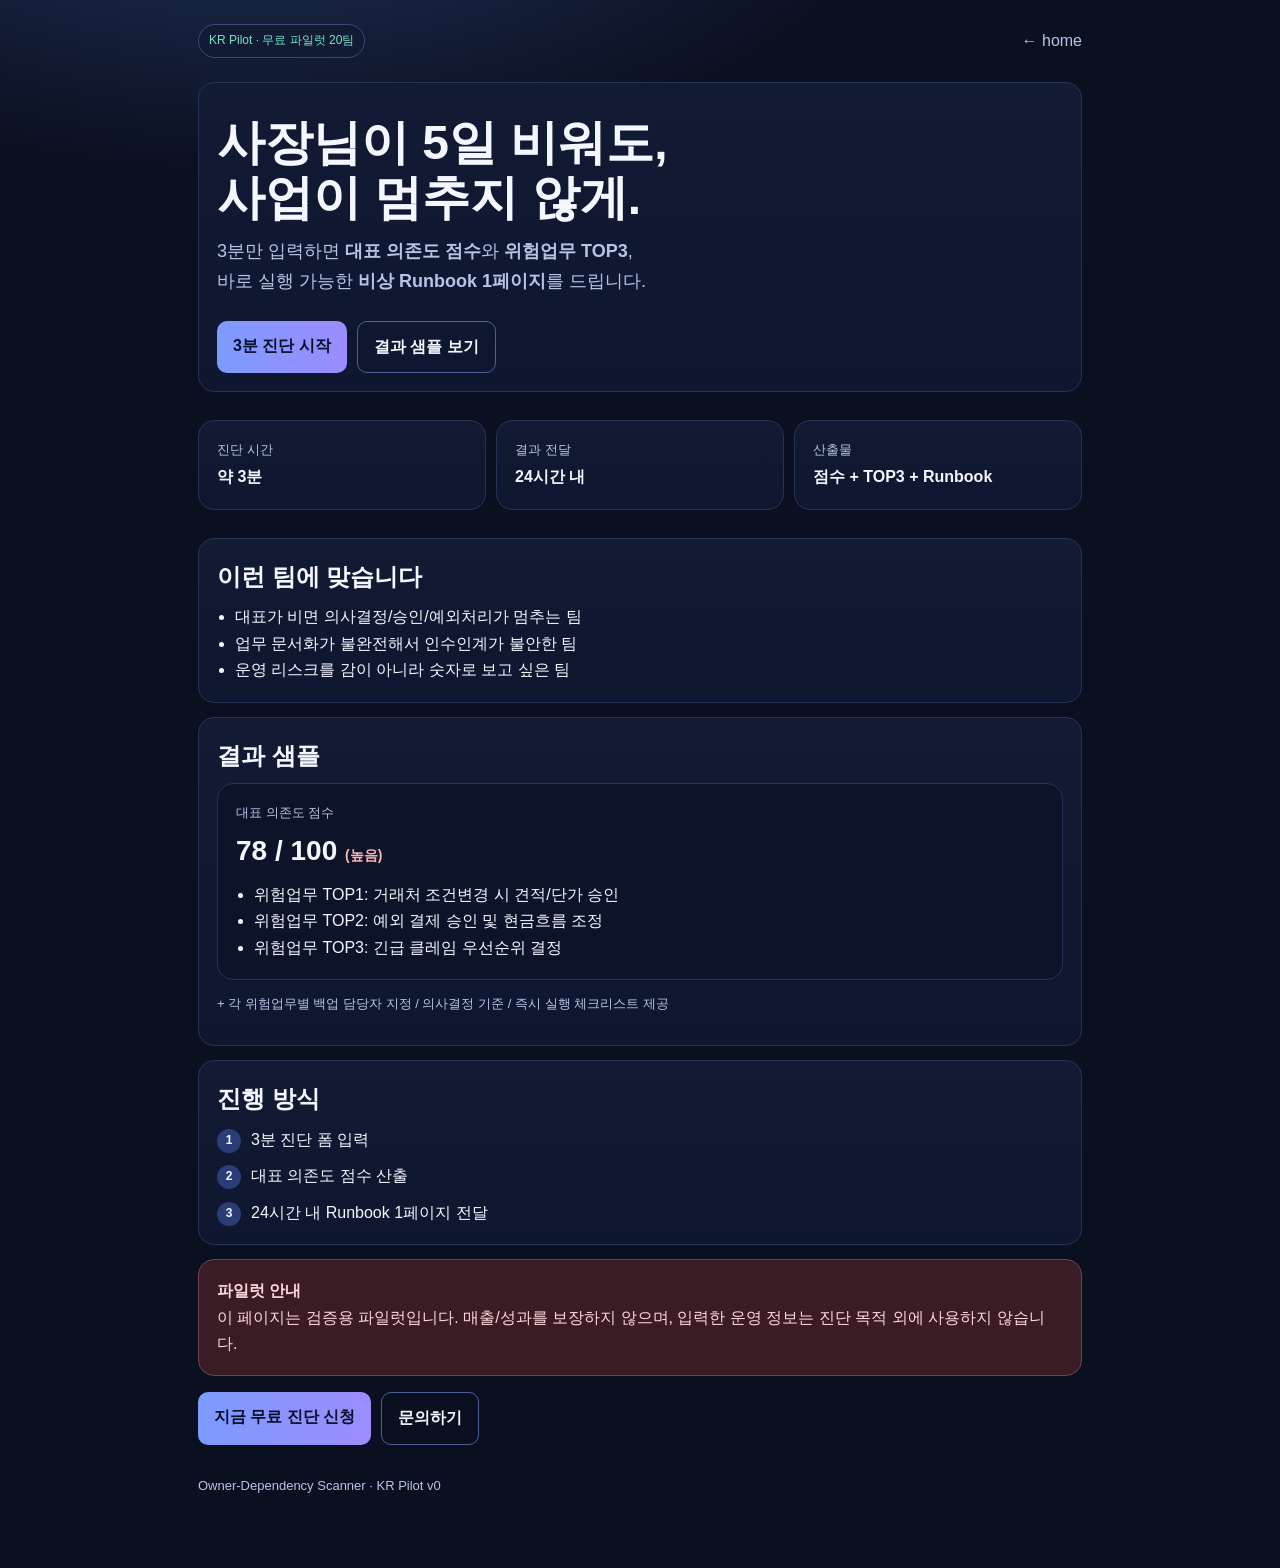
==== owner-risk/index.html @ 02f1aba6 "feat: add owner-risk conversion landing and apply flow" ====
<!doctype html>
<html lang="ko">
<head>
  <meta charset="UTF-8" />
  <meta name="viewport" content="width=device-width, initial-scale=1.0" />
  <title>Owner-Dependency Scanner | 대표 부재 리스크 3분 진단</title>
  <meta name="description" content="대표가 3~5일 비워도 운영이 멈추지 않는지 3분 진단. 대표 의존도 점수, 위험업무 TOP3, 비상 Runbook 1페이지 제공." />
  <meta property="og:title" content="대표 부재 리스크 3분 진단" />
  <meta property="og:description" content="대표 의존도 점수 + 위험업무 TOP3 + 비상 Runbook 1페이지" />
  <meta property="og:type" content="website" />
  <meta property="og:url" content="https://mangoo-wq.github.io/mangoo-wq/owner-risk/" />
  <style>
    :root {
      --bg:#0b1020; --card:#111831; --text:#f4f7ff; --muted:#b9c3e6; --line:#273357;
      --accent:#7c9bff; --accent2:#72e6c8; --danger:#ff8a8a;
    }
    *{box-sizing:border-box}
    body{
      margin:0; font:16px/1.65 -apple-system,BlinkMacSystemFont,"Segoe UI",Roboto,sans-serif;
      color:var(--text); background:radial-gradient(1200px 600px at 20% -10%, #23345e 0%, transparent 55%), var(--bg);
    }
    .wrap{max-width:920px;margin:0 auto;padding:24px 18px 72px}
    .top{display:flex;justify-content:space-between;align-items:center;margin-bottom:24px}
    .tag{font-size:12px;color:var(--accent2);border:1px solid #3a4b7a;padding:6px 10px;border-radius:999px;background:#121a34}
    h1{font-size:clamp(28px,6vw,48px);line-height:1.15;margin:14px 0 12px}
    .sub{color:var(--muted);font-size:18px;margin:0 0 24px}
    .card{background:linear-gradient(180deg,#121a34,#0f162f);border:1px solid var(--line);border-radius:16px;padding:18px;margin:14px 0}
    .hero-cta{display:flex;gap:10px;flex-wrap:wrap;margin-top:10px}
    .btn{display:inline-block;padding:12px 16px;border-radius:10px;font-weight:700;text-decoration:none}
    .btn.primary{background:linear-gradient(90deg,var(--accent),#9d8cff);color:#09102a}
    .btn.ghost{border:1px solid #4f6198;color:var(--text)}
    .grid{display:grid;grid-template-columns:repeat(auto-fit,minmax(220px,1fr));gap:10px}
    .k{font-size:13px;color:var(--muted)}
    .v{font-weight:700;margin-top:4px}
    ul{margin:8px 0 0 0;padding:0 0 0 18px}
    .warn{color:#ffd9d9;background:#3a1c25;border:1px solid #734253}
    .flow{display:grid;gap:10px}
    .step{display:flex;gap:10px;align-items:flex-start}
    .num{width:24px;height:24px;border-radius:50%;background:#2a3d76;display:grid;place-items:center;font-size:12px;font-weight:700;flex:none;margin-top:2px}
    footer{margin-top:30px;color:var(--muted);font-size:13px}
  </style>
</head>
<body>
  <main class="wrap">
    <div class="top">
      <span class="tag">KR Pilot · 무료 파일럿 20팀</span>
      <a href="../index.html" style="color:var(--muted);text-decoration:none">← home</a>
    </div>

    <section class="card">
      <h1>사장님이 5일 비워도,<br/>사업이 멈추지 않게.</h1>
      <p class="sub">3분만 입력하면 <b>대표 의존도 점수</b>와 <b>위험업무 TOP3</b>,<br/>바로 실행 가능한 <b>비상 Runbook 1페이지</b>를 드립니다.</p>
      <div class="hero-cta">
        <a class="btn primary" href="./apply.html">3분 진단 시작</a>
        <a class="btn ghost" href="#sample">결과 샘플 보기</a>
      </div>
    </section>

    <section class="grid">
      <article class="card">
        <div class="k">진단 시간</div><div class="v">약 3분</div>
      </article>
      <article class="card">
        <div class="k">결과 전달</div><div class="v">24시간 내</div>
      </article>
      <article class="card">
        <div class="k">산출물</div><div class="v">점수 + TOP3 + Runbook</div>
      </article>
    </section>

    <section class="card">
      <h2 style="margin:0 0 8px">이런 팀에 맞습니다</h2>
      <ul>
        <li>대표가 비면 의사결정/승인/예외처리가 멈추는 팀</li>
        <li>업무 문서화가 불완전해서 인수인계가 불안한 팀</li>
        <li>운영 리스크를 감이 아니라 숫자로 보고 싶은 팀</li>
      </ul>
    </section>

    <section id="sample" class="card">
      <h2 style="margin:0 0 8px">결과 샘플</h2>
      <div class="card" style="margin:8px 0;background:#0d142a">
        <div class="k">대표 의존도 점수</div>
        <div class="v" style="font-size:28px">78 / 100 <span style="font-size:14px;color:#ffb5b5">(높음)</span></div>
        <ul>
          <li>위험업무 TOP1: 거래처 조건변경 시 견적/단가 승인</li>
          <li>위험업무 TOP2: 예외 결제 승인 및 현금흐름 조정</li>
          <li>위험업무 TOP3: 긴급 클레임 우선순위 결정</li>
        </ul>
      </div>
      <p class="k">+ 각 위험업무별 백업 담당자 지정 / 의사결정 기준 / 즉시 실행 체크리스트 제공</p>
    </section>

    <section class="card">
      <h2 style="margin:0 0 8px">진행 방식</h2>
      <div class="flow">
        <div class="step"><span class="num">1</span><div>3분 진단 폼 입력</div></div>
        <div class="step"><span class="num">2</span><div>대표 의존도 점수 산출</div></div>
        <div class="step"><span class="num">3</span><div>24시간 내 Runbook 1페이지 전달</div></div>
      </div>
    </section>

    <section class="card warn">
      <b>파일럿 안내</b><br/>
      이 페이지는 검증용 파일럿입니다. 매출/성과를 보장하지 않으며,
      입력한 운영 정보는 진단 목적 외에 사용하지 않습니다.
    </section>

    <section class="hero-cta" style="margin-top:16px">
      <a class="btn primary" href="./apply.html">지금 무료 진단 신청</a>
      <a class="btn ghost" href="https://t.me/mangooes_bot" target="_blank" rel="noreferrer">문의하기</a>
    </section>

    <footer>
      Owner-Dependency Scanner · KR Pilot v0
    </footer>
  </main>
</body>
</html>
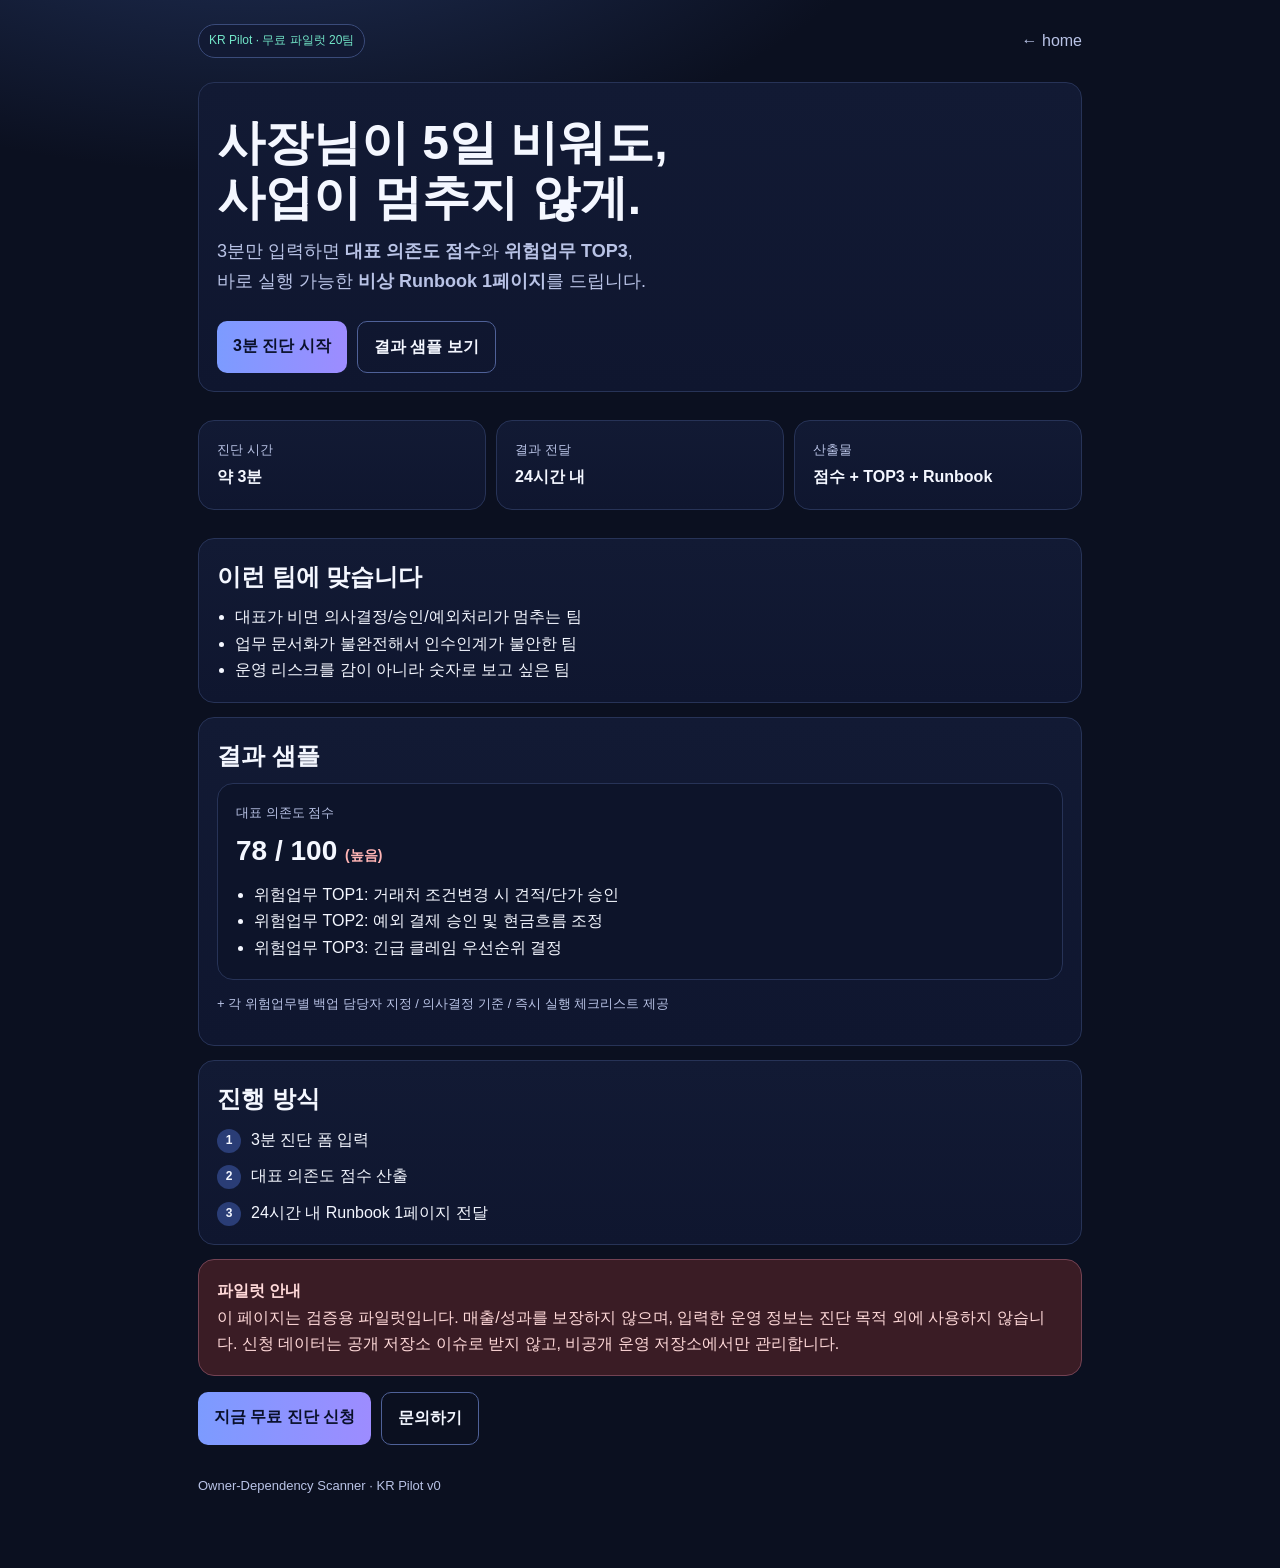
==== commit 895a0bcf: "fix: remove public issue intake and enforce private lead handling" ====
--- a/owner-risk/index.html
+++ b/owner-risk/index.html
@@ -104,6 +104,7 @@
       <b>파일럿 안내</b><br/>
       이 페이지는 검증용 파일럿입니다. 매출/성과를 보장하지 않으며,
       입력한 운영 정보는 진단 목적 외에 사용하지 않습니다.
+      신청 데이터는 공개 저장소 이슈로 받지 않고, 비공개 운영 저장소에서만 관리합니다.
     </section>
 
     <section class="hero-cta" style="margin-top:16px">
